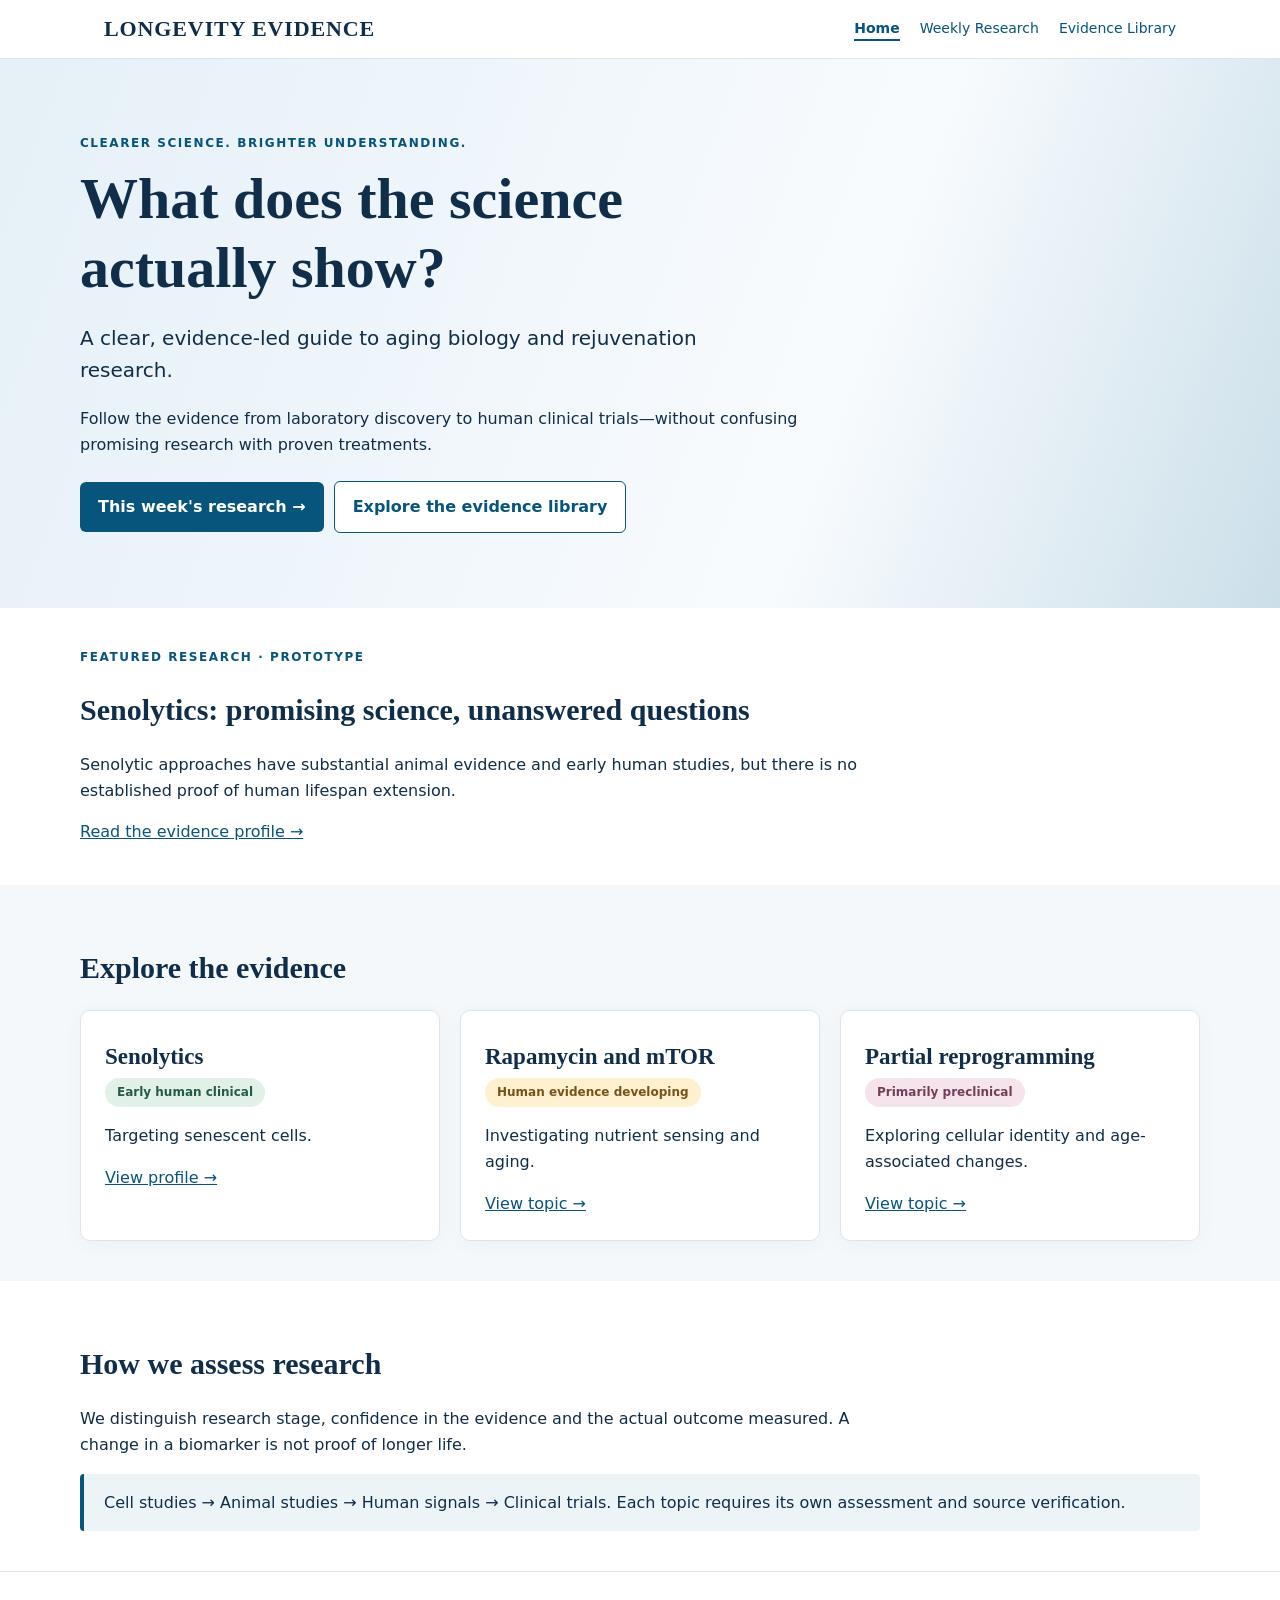
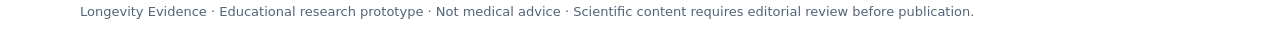
==== index.html @ 4e04d85f "Add files via upload Initial Longevity Evidence website" ====
<!doctype html><html lang="en"><head><meta charset="utf-8"><meta name="viewport" content="width=device-width, initial-scale=1"><meta name="description" content="Clear, evidence-led coverage of aging biology and rejuvenation research."><title>Home | Longevity Evidence</title><link rel="stylesheet" href="style.css"></head><body><header><nav><a class="brand" href="index.html">LONGEVITY EVIDENCE</a><div class="links"><a href="index.html" aria-current=page>Home</a><a href="research.html" >Weekly Research</a><a href="library.html" >Evidence Library</a></div></nav></header><div class="hero"><div class="wrap"><div class="eyebrow">Clearer science. Brighter understanding.</div><h1>What does the science actually show?</h1><p class="lead">A clear, evidence-led guide to aging biology and rejuvenation research.</p><p>Follow the evidence from laboratory discovery to human clinical trials—without confusing promising research with proven treatments.</p><a class="btn" href="research.html">This week's research →</a><a class="btn alt" href="library.html">Explore the evidence library</a></div></div>
<section><div class="wrap"><div class="eyebrow">Featured research · Prototype</div><h2>Senolytics: promising science, unanswered questions</h2><p>Senolytic approaches have substantial animal evidence and early human studies, but there is no established proof of human lifespan extension.</p><a href="senolytics.html">Read the evidence profile →</a></div></section>
<section class="soft"><div class="wrap"><h2>Explore the evidence</h2><div class="grid"><article class="card"><h3>Senolytics</h3><span class="pill">Early human clinical</span><p>Targeting senescent cells.</p><a href="senolytics.html">View profile →</a></article><article class="card"><h3>Rapamycin and mTOR</h3><span class="pill warn">Human evidence developing</span><p>Investigating nutrient sensing and aging.</p><a href="library.html">View topic →</a></article><article class="card"><h3>Partial reprogramming</h3><span class="pill pre">Primarily preclinical</span><p>Exploring cellular identity and age-associated changes.</p><a href="library.html">View topic →</a></article></div></div></section>
<section><div class="wrap"><h2>How we assess research</h2><p>We distinguish research stage, confidence in the evidence and the actual outcome measured. A change in a biomarker is not proof of longer life.</p><div class="notice">Cell studies → Animal studies → Human signals → Clinical trials. Each topic requires its own assessment and source verification.</div></div></section><footer><div class="wrap">Longevity Evidence · Educational research prototype · Not medical advice · Scientific content requires editorial review before publication.</div></footer></body></html>
---- style.css ----
:root{--navy:#102d49;--blue:#07547c;--muted:#526579;--line:#dce5ed;--bg:#f5f8fb}
*{box-sizing:border-box}body{margin:0;font:16px/1.6 system-ui,-apple-system,Segoe UI,sans-serif;color:var(--navy);background:#fff}
a{color:var(--blue)}header{border-bottom:1px solid var(--line);background:white;position:sticky;top:0;z-index:2}
nav{max-width:1120px;margin:auto;padding:16px 24px;display:flex;justify-content:space-between;align-items:center;gap:20px;flex-wrap:wrap}
.brand{font:700 22px Georgia,serif;letter-spacing:.04em;text-decoration:none;color:var(--navy)}
nav .links{display:flex;gap:20px;flex-wrap:wrap}nav .links a{text-decoration:none;font-size:14px}
nav .links a[aria-current=page]{font-weight:700;border-bottom:2px solid var(--blue)}
.hero{background:linear-gradient(110deg,#e5f0f7,#f8fbfe 65%,#cbdfe9);padding:75px 24px}
.wrap{max-width:1120px;margin:auto}.eyebrow{text-transform:uppercase;letter-spacing:.13em;font-size:12px;font-weight:700;color:var(--blue)}
h1,h2,h3{font-family:Georgia,serif;line-height:1.18}h1{font-size:clamp(36px,5vw,58px);max-width:740px;margin:12px 0}
h2{font-size:30px}h3{font-size:23px}p{max-width:800px}.lead{font-size:20px;max-width:690px}
.btn{display:inline-block;background:var(--blue);color:white;text-decoration:none;padding:12px 18px;border-radius:6px;font-weight:650;margin:8px 10px 0 0}
.btn.alt{background:white;color:var(--blue);border:1px solid var(--blue)}
section{padding:40px 24px}.soft{background:var(--bg)}.grid{display:grid;grid-template-columns:repeat(3,minmax(0,1fr));gap:20px}
.card{background:white;border:1px solid var(--line);border-radius:10px;padding:24px;box-shadow:0 4px 20px #0c34510a}
.card h3{margin:8px 0}.pill{display:inline-block;background:#e1f1e8;color:#245b48;border-radius:99px;padding:5px 12px;font-size:12px;font-weight:700}
.pill.warn{background:#fff0d0;color:#77531b}.pill.pre{background:#f5e4eb;color:#743e58}
.muted{color:var(--muted)}.cols{display:grid;grid-template-columns:2fr 1fr;gap:30px}
table{width:100%;border-collapse:collapse}td,th{text-align:left;border-bottom:1px solid var(--line);padding:12px;vertical-align:top}
input{width:100%;padding:14px;border:1px solid #9eafbd;border-radius:8px;font:inherit;margin:0 0 24px}
footer{padding:30px 24px;border-top:1px solid var(--line);font-size:13px;color:var(--muted)}
.notice{background:#edf4f8;border-left:4px solid var(--blue);padding:16px 20px;border-radius:4px}
@media(max-width:700px){.grid,.cols{grid-template-columns:1fr}.hero{padding:50px 24px}nav{align-items:flex-start}.brand{font-size:19px}}
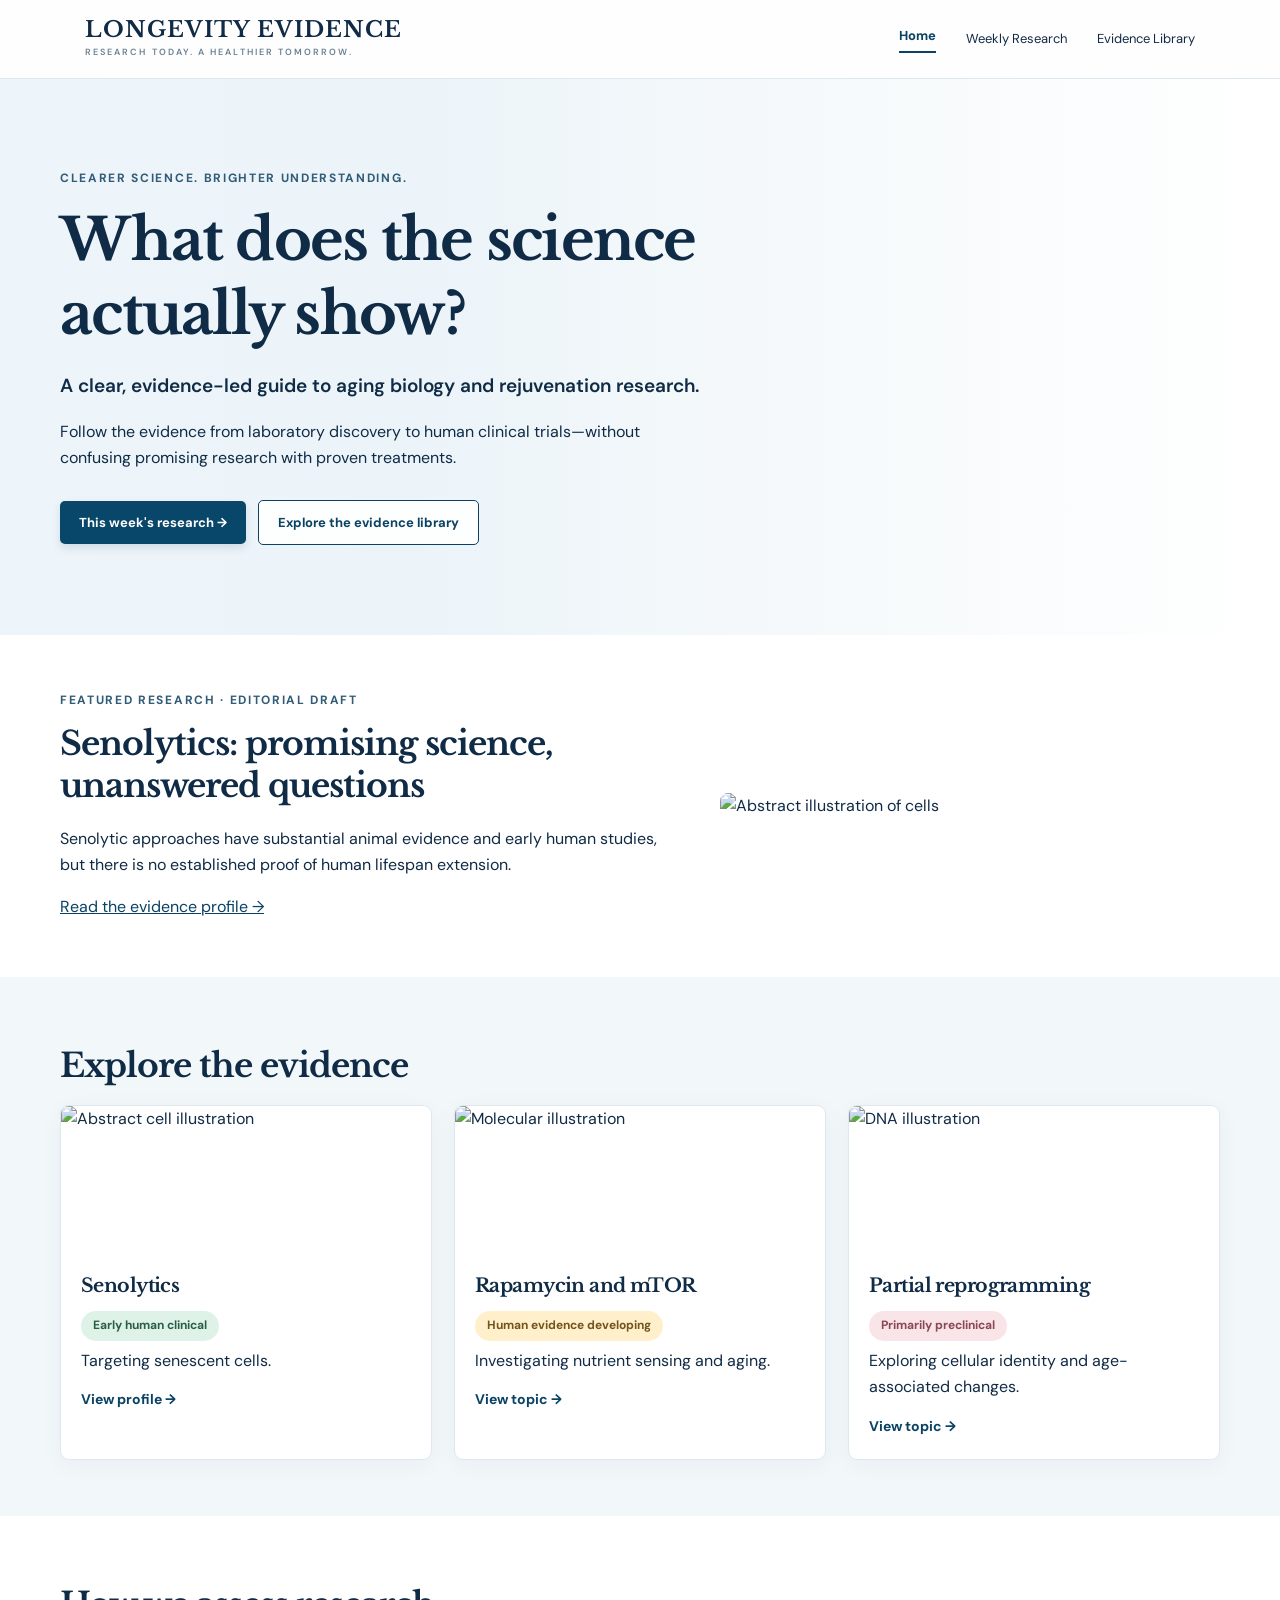
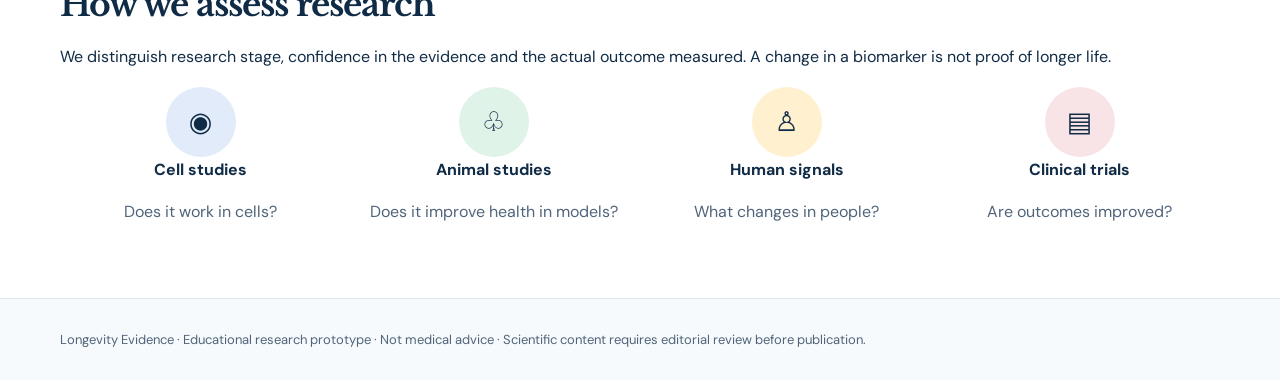
==== commit 5882593b: "Add files via upload Website visual redesign v0.2." ====
--- a/index.html
+++ b/index.html
@@ -1,4 +1,4 @@
-<!doctype html><html lang="en"><head><meta charset="utf-8"><meta name="viewport" content="width=device-width, initial-scale=1"><meta name="description" content="Clear, evidence-led coverage of aging biology and rejuvenation research."><title>Home | Longevity Evidence</title><link rel="stylesheet" href="style.css"></head><body><header><nav><a class="brand" href="index.html">LONGEVITY EVIDENCE</a><div class="links"><a href="index.html" aria-current=page>Home</a><a href="research.html" >Weekly Research</a><a href="library.html" >Evidence Library</a></div></nav></header><div class="hero"><div class="wrap"><div class="eyebrow">Clearer science. Brighter understanding.</div><h1>What does the science actually show?</h1><p class="lead">A clear, evidence-led guide to aging biology and rejuvenation research.</p><p>Follow the evidence from laboratory discovery to human clinical trials—without confusing promising research with proven treatments.</p><a class="btn" href="research.html">This week's research →</a><a class="btn alt" href="library.html">Explore the evidence library</a></div></div>
-<section><div class="wrap"><div class="eyebrow">Featured research · Prototype</div><h2>Senolytics: promising science, unanswered questions</h2><p>Senolytic approaches have substantial animal evidence and early human studies, but there is no established proof of human lifespan extension.</p><a href="senolytics.html">Read the evidence profile →</a></div></section>
-<section class="soft"><div class="wrap"><h2>Explore the evidence</h2><div class="grid"><article class="card"><h3>Senolytics</h3><span class="pill">Early human clinical</span><p>Targeting senescent cells.</p><a href="senolytics.html">View profile →</a></article><article class="card"><h3>Rapamycin and mTOR</h3><span class="pill warn">Human evidence developing</span><p>Investigating nutrient sensing and aging.</p><a href="library.html">View topic →</a></article><article class="card"><h3>Partial reprogramming</h3><span class="pill pre">Primarily preclinical</span><p>Exploring cellular identity and age-associated changes.</p><a href="library.html">View topic →</a></article></div></div></section>
-<section><div class="wrap"><h2>How we assess research</h2><p>We distinguish research stage, confidence in the evidence and the actual outcome measured. A change in a biomarker is not proof of longer life.</p><div class="notice">Cell studies → Animal studies → Human signals → Clinical trials. Each topic requires its own assessment and source verification.</div></div></section><footer><div class="wrap">Longevity Evidence · Educational research prototype · Not medical advice · Scientific content requires editorial review before publication.</div></footer></body></html>+<!doctype html><html lang="en"><head><meta charset="utf-8"><meta name="viewport" content="width=device-width, initial-scale=1"><meta name="description" content="Clear, evidence-led coverage of aging biology and rejuvenation research."><title>Home | Longevity Evidence</title><link rel="stylesheet" href="style.css"></head><body><header><nav><a class="brand" href="index.html">LONGEVITY EVIDENCE<span class="tagline">RESEARCH TODAY. A HEALTHIER TOMORROW.</span></a><div class="links"><a href="index.html" aria-current=page>Home</a><a href="research.html" >Weekly Research</a><a href="library.html" >Evidence Library</a></div></nav></header><div class="hero"><div class="wrap"><div class="eyebrow">Clearer science. Brighter understanding.</div><h1>What does the science actually show?</h1><p class="lead">A clear, evidence-led guide to aging biology and rejuvenation research.</p><p>Follow the evidence from laboratory discovery to human clinical trials—without confusing promising research with proven treatments.</p><a class="btn" href="research.html">This week's research →</a><a class="btn alt" href="library.html">Explore the evidence library</a></div></div>
+<section><div class="wrap feature"><div><div class="eyebrow">Featured research · Editorial draft</div><h2>Senolytics: promising science, unanswered questions</h2><p>Senolytic approaches have substantial animal evidence and early human studies, but there is no established proof of human lifespan extension.</p><a href="senolytics.html">Read the evidence profile →</a></div><img src="assets/cells.svg" alt="Abstract illustration of cells"></div></section>
+<section class="soft"><div class="wrap"><h2>Explore the evidence</h2><div class="grid"><article class="card image-card"><img src="assets/cells.svg" alt="Abstract cell illustration"><div class="card-body"><h3>Senolytics</h3><span class="pill">Early human clinical</span><p>Targeting senescent cells.</p><a href="senolytics.html">View profile →</a></div></article><article class="card image-card"><img src="assets/molecule.svg" alt="Molecular illustration"><div class="card-body"><h3>Rapamycin and mTOR</h3><span class="pill warn">Human evidence developing</span><p>Investigating nutrient sensing and aging.</p><a href="library.html">View topic →</a></div></article><article class="card image-card"><img src="assets/dna.svg" alt="DNA illustration"><div class="card-body"><h3>Partial reprogramming</h3><span class="pill pre">Primarily preclinical</span><p>Exploring cellular identity and age-associated changes.</p><a href="library.html">View topic →</a></div></article></div></div></section>
+<section><div class="wrap"><h2>How we assess research</h2><p>We distinguish research stage, confidence in the evidence and the actual outcome measured. A change in a biomarker is not proof of longer life.</p><div class="framework"><div class="step"><div class="bubble">◉</div><strong>Cell studies</strong><p class="muted">Does it work in cells?</p></div><div class="step"><div class="bubble">♧</div><strong>Animal studies</strong><p class="muted">Does it improve health in models?</p></div><div class="step"><div class="bubble">♙</div><strong>Human signals</strong><p class="muted">What changes in people?</p></div><div class="step"><div class="bubble">▤</div><strong>Clinical trials</strong><p class="muted">Are outcomes improved?</p></div></div></div></section><footer><div class="wrap">Longevity Evidence · Educational research prototype · Not medical advice · Scientific content requires editorial review before publication.</div></footer></body></html>
--- a/style.css
+++ b/style.css
@@ -1,24 +1,22 @@
-
-:root{--navy:#102d49;--blue:#07547c;--muted:#526579;--line:#dce5ed;--bg:#f5f8fb}
-*{box-sizing:border-box}body{margin:0;font:16px/1.6 system-ui,-apple-system,Segoe UI,sans-serif;color:var(--navy);background:#fff}
-a{color:var(--blue)}header{border-bottom:1px solid var(--line);background:white;position:sticky;top:0;z-index:2}
-nav{max-width:1120px;margin:auto;padding:16px 24px;display:flex;justify-content:space-between;align-items:center;gap:20px;flex-wrap:wrap}
-.brand{font:700 22px Georgia,serif;letter-spacing:.04em;text-decoration:none;color:var(--navy)}
-nav .links{display:flex;gap:20px;flex-wrap:wrap}nav .links a{text-decoration:none;font-size:14px}
-nav .links a[aria-current=page]{font-weight:700;border-bottom:2px solid var(--blue)}
-.hero{background:linear-gradient(110deg,#e5f0f7,#f8fbfe 65%,#cbdfe9);padding:75px 24px}
-.wrap{max-width:1120px;margin:auto}.eyebrow{text-transform:uppercase;letter-spacing:.13em;font-size:12px;font-weight:700;color:var(--blue)}
-h1,h2,h3{font-family:Georgia,serif;line-height:1.18}h1{font-size:clamp(36px,5vw,58px);max-width:740px;margin:12px 0}
-h2{font-size:30px}h3{font-size:23px}p{max-width:800px}.lead{font-size:20px;max-width:690px}
-.btn{display:inline-block;background:var(--blue);color:white;text-decoration:none;padding:12px 18px;border-radius:6px;font-weight:650;margin:8px 10px 0 0}
-.btn.alt{background:white;color:var(--blue);border:1px solid var(--blue)}
-section{padding:40px 24px}.soft{background:var(--bg)}.grid{display:grid;grid-template-columns:repeat(3,minmax(0,1fr));gap:20px}
-.card{background:white;border:1px solid var(--line);border-radius:10px;padding:24px;box-shadow:0 4px 20px #0c34510a}
-.card h3{margin:8px 0}.pill{display:inline-block;background:#e1f1e8;color:#245b48;border-radius:99px;padding:5px 12px;font-size:12px;font-weight:700}
-.pill.warn{background:#fff0d0;color:#77531b}.pill.pre{background:#f5e4eb;color:#743e58}
-.muted{color:var(--muted)}.cols{display:grid;grid-template-columns:2fr 1fr;gap:30px}
-table{width:100%;border-collapse:collapse}td,th{text-align:left;border-bottom:1px solid var(--line);padding:12px;vertical-align:top}
-input{width:100%;padding:14px;border:1px solid #9eafbd;border-radius:8px;font:inherit;margin:0 0 24px}
-footer{padding:30px 24px;border-top:1px solid var(--line);font-size:13px;color:var(--muted)}
-.notice{background:#edf4f8;border-left:4px solid var(--blue);padding:16px 20px;border-radius:4px}
-@media(max-width:700px){.grid,.cols{grid-template-columns:1fr}.hero{padding:50px 24px}nav{align-items:flex-start}.brand{font-size:19px}}
+@import url('https://fonts.googleapis.com/css2?family=DM+Sans:wght@400;500;600;700&family=Libre+Baskerville:wght@400;700&display=swap');
+:root{--ink:#102b46;--navy:#0a4264;--muted:#50647a;--line:#e0e8ef;--soft:#f2f7fa}*{box-sizing:border-box}
+body{margin:0;color:var(--ink);background:white;font:16px/1.65 "DM Sans",system-ui,sans-serif}a{color:var(--navy)}
+header{position:sticky;top:0;background:#fffefef7;backdrop-filter:blur(12px);border-bottom:1px solid var(--line);z-index:4}
+nav,.wrap{max-width:1160px;margin:auto}nav{padding:17px 25px;display:flex;justify-content:space-between;align-items:center;gap:24px;flex-wrap:wrap}
+.brand{font:700 22px/1.2 "Libre Baskerville",Georgia,serif;letter-spacing:.045em;color:var(--ink);text-decoration:none}
+.tagline{display:block;font:600 9px/2 "DM Sans",sans-serif;letter-spacing:.23em;color:#6b8193}
+.links{display:flex;gap:30px;align-items:center;flex-wrap:wrap}.links a{font-size:13px;text-decoration:none;color:var(--ink)}.links a[aria-current]{font-weight:700;color:var(--navy);border-bottom:2px solid var(--navy);padding-bottom:5px}
+.hero{background:linear-gradient(90deg,#edf5fa 0%,#eaf3f9ef 32%,#edf4f7ab 54%,#fff0 100%),url("assets/mountains.svg") center 45%/cover;padding:90px 25px}
+.hero .wrap{position:relative}.hero p{max-width:650px}.eyebrow{font-size:12px;text-transform:uppercase;letter-spacing:.14em;color:#315c77;font-weight:700}
+h1,h2,h3{font-family:"Libre Baskerville",Georgia,serif;line-height:1.28;letter-spacing:-.03em}h1{font-size:clamp(36px,4.5vw,58px);max-width:700px;margin:15px 0}h2{font-size:clamp(25px,2.8vw,33px);margin:12px 0 18px}h3{font-size:19px;margin:13px 0}
+.lead{font-size:19px;line-height:1.55;font-weight:600}.btn{display:inline-block;background:#08466a;color:#fff;padding:11px 19px;border-radius:5px;text-decoration:none;font-weight:700;font-size:13px;margin:12px 12px 0 0;box-shadow:0 4px 8px #10344b20}.btn.alt{background:#ffffffe8;color:var(--navy);border:1px solid var(--navy);box-shadow:none}
+section{padding:56px 25px}.soft{background:var(--soft)}.sectiontop{display:flex;justify-content:space-between;align-items:baseline;gap:16px;flex-wrap:wrap;margin-bottom:18px}.grid{display:grid;grid-template-columns:repeat(3,minmax(0,1fr));gap:22px}
+.card{border:1px solid var(--line);border-radius:9px;background:white;box-shadow:0 5px 24px #12344c0b;overflow:hidden;padding:22px}.card.image-card{padding:0}.card-body{padding:20px}.card img{width:100%;height:135px;object-fit:cover;display:block}.card p{margin:7px 0 12px}.card a{font-size:14px;font-weight:700;text-decoration:none}
+.pill{display:inline-block;padding:5px 12px;border-radius:30px;background:#dff2e7;color:#285e4a;font-size:12px;font-weight:700}.pill.warn{background:#fff0cb;color:#72541c}.pill.pre{background:#f9e4e7;color:#8a4754}
+.muted{color:var(--muted)}.cols{display:grid;grid-template-columns:minmax(0,2fr) minmax(245px,1fr);gap:34px}
+.feature{display:grid;grid-template-columns:1.25fr 1fr;gap:36px;align-items:center}.feature img{width:100%;border-radius:8px;max-height:300px;object-fit:cover}
+.framework{display:flex;justify-content:space-between;gap:12px;flex-wrap:wrap}.step{text-align:center;flex:1;min-width:110px}.step .bubble{height:70px;width:70px;margin:auto;border-radius:50%;display:grid;place-items:center;font-size:27px;background:#e1ebf9}.step:nth-child(2) .bubble{background:#e0f3e9}.step:nth-child(3) .bubble{background:#fff0d0}.step:nth-child(4) .bubble{background:#f8e4e7}
+table{width:100%;border-collapse:collapse}td,th{padding:13px 9px;border-bottom:1px solid var(--line);text-align:left;vertical-align:top}
+input{width:100%;font:inherit;border:1px solid #aebfc9;border-radius:7px;padding:13px 16px;margin:5px 0 25px}.notice{padding:18px 21px;background:#edf5f9;border-left:4px solid var(--navy);border-radius:5px}
+footer{border-top:1px solid var(--line);background:#f7fafc;color:var(--muted);padding:30px 25px;font-size:13px}
+[hidden]{display:none!important}@media(max-width:750px){.grid,.cols,.feature{grid-template-columns:1fr}.hero{padding:60px 24px;background:linear-gradient(90deg,#eff7fbed,#eff7fbd1),url("assets/mountains.svg") center/cover}.links{gap:15px}.brand{font-size:17px}.tagline{font-size:8px}section{padding:38px 22px}.feature img{max-height:230px}}
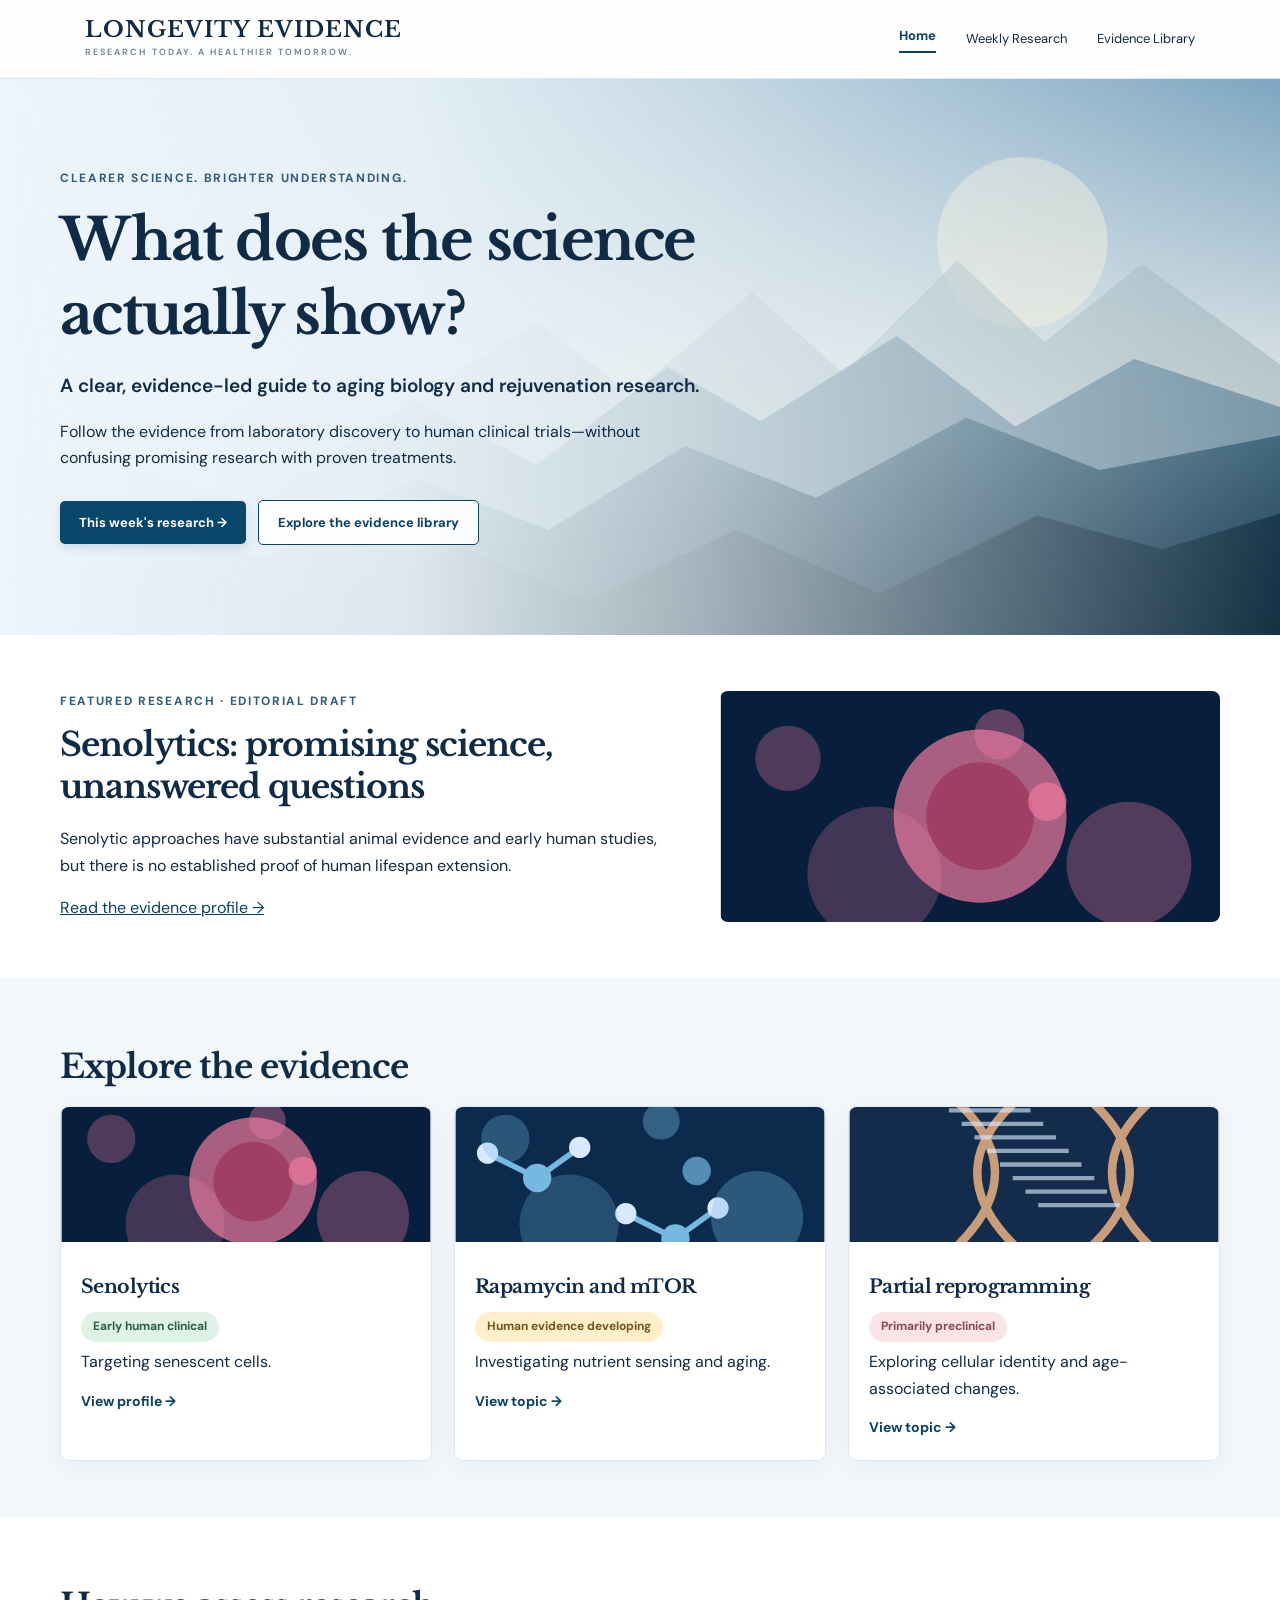
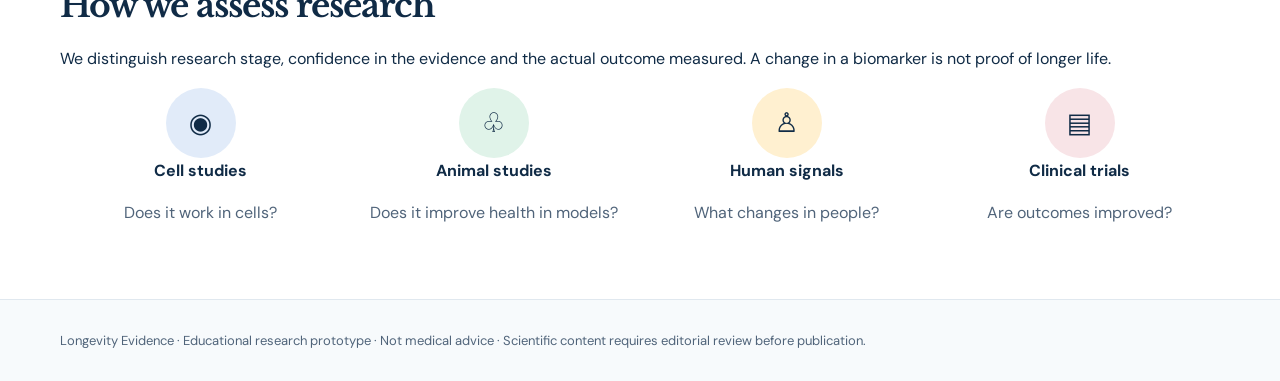
==== commit b80c549c: "Add files via upload Enhance visual" ====
--- a/index.html
+++ b/index.html
@@ -1,4 +1,4 @@
 <!doctype html><html lang="en"><head><meta charset="utf-8"><meta name="viewport" content="width=device-width, initial-scale=1"><meta name="description" content="Clear, evidence-led coverage of aging biology and rejuvenation research."><title>Home | Longevity Evidence</title><link rel="stylesheet" href="style.css"></head><body><header><nav><a class="brand" href="index.html">LONGEVITY EVIDENCE<span class="tagline">RESEARCH TODAY. A HEALTHIER TOMORROW.</span></a><div class="links"><a href="index.html" aria-current=page>Home</a><a href="research.html" >Weekly Research</a><a href="library.html" >Evidence Library</a></div></nav></header><div class="hero"><div class="wrap"><div class="eyebrow">Clearer science. Brighter understanding.</div><h1>What does the science actually show?</h1><p class="lead">A clear, evidence-led guide to aging biology and rejuvenation research.</p><p>Follow the evidence from laboratory discovery to human clinical trials—without confusing promising research with proven treatments.</p><a class="btn" href="research.html">This week's research →</a><a class="btn alt" href="library.html">Explore the evidence library</a></div></div>
-<section><div class="wrap feature"><div><div class="eyebrow">Featured research · Editorial draft</div><h2>Senolytics: promising science, unanswered questions</h2><p>Senolytic approaches have substantial animal evidence and early human studies, but there is no established proof of human lifespan extension.</p><a href="senolytics.html">Read the evidence profile →</a></div><img src="assets/cells.svg" alt="Abstract illustration of cells"></div></section>
-<section class="soft"><div class="wrap"><h2>Explore the evidence</h2><div class="grid"><article class="card image-card"><img src="assets/cells.svg" alt="Abstract cell illustration"><div class="card-body"><h3>Senolytics</h3><span class="pill">Early human clinical</span><p>Targeting senescent cells.</p><a href="senolytics.html">View profile →</a></div></article><article class="card image-card"><img src="assets/molecule.svg" alt="Molecular illustration"><div class="card-body"><h3>Rapamycin and mTOR</h3><span class="pill warn">Human evidence developing</span><p>Investigating nutrient sensing and aging.</p><a href="library.html">View topic →</a></div></article><article class="card image-card"><img src="assets/dna.svg" alt="DNA illustration"><div class="card-body"><h3>Partial reprogramming</h3><span class="pill pre">Primarily preclinical</span><p>Exploring cellular identity and age-associated changes.</p><a href="library.html">View topic →</a></div></article></div></div></section>
+<section><div class="wrap feature"><div><div class="eyebrow">Featured research · Editorial draft</div><h2>Senolytics: promising science, unanswered questions</h2><p>Senolytic approaches have substantial animal evidence and early human studies, but there is no established proof of human lifespan extension.</p><a href="senolytics.html">Read the evidence profile →</a></div><img src="cells.svg" alt="Abstract illustration of cells"></div></section>
+<section class="soft"><div class="wrap"><h2>Explore the evidence</h2><div class="grid"><article class="card image-card"><img src="cells.svg" alt="Abstract cell illustration"><div class="card-body"><h3>Senolytics</h3><span class="pill">Early human clinical</span><p>Targeting senescent cells.</p><a href="senolytics.html">View profile →</a></div></article><article class="card image-card"><img src="molecule.svg" alt="Molecular illustration"><div class="card-body"><h3>Rapamycin and mTOR</h3><span class="pill warn">Human evidence developing</span><p>Investigating nutrient sensing and aging.</p><a href="library.html">View topic →</a></div></article><article class="card image-card"><img src="dna.svg" alt="DNA illustration"><div class="card-body"><h3>Partial reprogramming</h3><span class="pill pre">Primarily preclinical</span><p>Exploring cellular identity and age-associated changes.</p><a href="library.html">View topic →</a></div></article></div></div></section>
 <section><div class="wrap"><h2>How we assess research</h2><p>We distinguish research stage, confidence in the evidence and the actual outcome measured. A change in a biomarker is not proof of longer life.</p><div class="framework"><div class="step"><div class="bubble">◉</div><strong>Cell studies</strong><p class="muted">Does it work in cells?</p></div><div class="step"><div class="bubble">♧</div><strong>Animal studies</strong><p class="muted">Does it improve health in models?</p></div><div class="step"><div class="bubble">♙</div><strong>Human signals</strong><p class="muted">What changes in people?</p></div><div class="step"><div class="bubble">▤</div><strong>Clinical trials</strong><p class="muted">Are outcomes improved?</p></div></div></div></section><footer><div class="wrap">Longevity Evidence · Educational research prototype · Not medical advice · Scientific content requires editorial review before publication.</div></footer></body></html>
--- a/style.css
+++ b/style.css
@@ -6,7 +6,7 @@
 .brand{font:700 22px/1.2 "Libre Baskerville",Georgia,serif;letter-spacing:.045em;color:var(--ink);text-decoration:none}
 .tagline{display:block;font:600 9px/2 "DM Sans",sans-serif;letter-spacing:.23em;color:#6b8193}
 .links{display:flex;gap:30px;align-items:center;flex-wrap:wrap}.links a{font-size:13px;text-decoration:none;color:var(--ink)}.links a[aria-current]{font-weight:700;color:var(--navy);border-bottom:2px solid var(--navy);padding-bottom:5px}
-.hero{background:linear-gradient(90deg,#edf5fa 0%,#eaf3f9ef 32%,#edf4f7ab 54%,#fff0 100%),url("assets/mountains.svg") center 45%/cover;padding:90px 25px}
+.hero{background:linear-gradient(90deg,#edf5fa 0%,#eaf3f9ef 32%,#edf4f7ab 54%,#fff0 100%),url("mountains.svg") center 45%/cover;padding:90px 25px}
 .hero .wrap{position:relative}.hero p{max-width:650px}.eyebrow{font-size:12px;text-transform:uppercase;letter-spacing:.14em;color:#315c77;font-weight:700}
 h1,h2,h3{font-family:"Libre Baskerville",Georgia,serif;line-height:1.28;letter-spacing:-.03em}h1{font-size:clamp(36px,4.5vw,58px);max-width:700px;margin:15px 0}h2{font-size:clamp(25px,2.8vw,33px);margin:12px 0 18px}h3{font-size:19px;margin:13px 0}
 .lead{font-size:19px;line-height:1.55;font-weight:600}.btn{display:inline-block;background:#08466a;color:#fff;padding:11px 19px;border-radius:5px;text-decoration:none;font-weight:700;font-size:13px;margin:12px 12px 0 0;box-shadow:0 4px 8px #10344b20}.btn.alt{background:#ffffffe8;color:var(--navy);border:1px solid var(--navy);box-shadow:none}
@@ -19,4 +19,4 @@
 table{width:100%;border-collapse:collapse}td,th{padding:13px 9px;border-bottom:1px solid var(--line);text-align:left;vertical-align:top}
 input{width:100%;font:inherit;border:1px solid #aebfc9;border-radius:7px;padding:13px 16px;margin:5px 0 25px}.notice{padding:18px 21px;background:#edf5f9;border-left:4px solid var(--navy);border-radius:5px}
 footer{border-top:1px solid var(--line);background:#f7fafc;color:var(--muted);padding:30px 25px;font-size:13px}
-[hidden]{display:none!important}@media(max-width:750px){.grid,.cols,.feature{grid-template-columns:1fr}.hero{padding:60px 24px;background:linear-gradient(90deg,#eff7fbed,#eff7fbd1),url("assets/mountains.svg") center/cover}.links{gap:15px}.brand{font-size:17px}.tagline{font-size:8px}section{padding:38px 22px}.feature img{max-height:230px}}+[hidden]{display:none!important}@media(max-width:750px){.grid,.cols,.feature{grid-template-columns:1fr}.hero{padding:60px 24px;background:linear-gradient(90deg,#eff7fbed,#eff7fbd1),url("mountains.svg") center/cover}.links{gap:15px}.brand{font-size:17px}.tagline{font-size:8px}section{padding:38px 22px}.feature img{max-height:230px}}
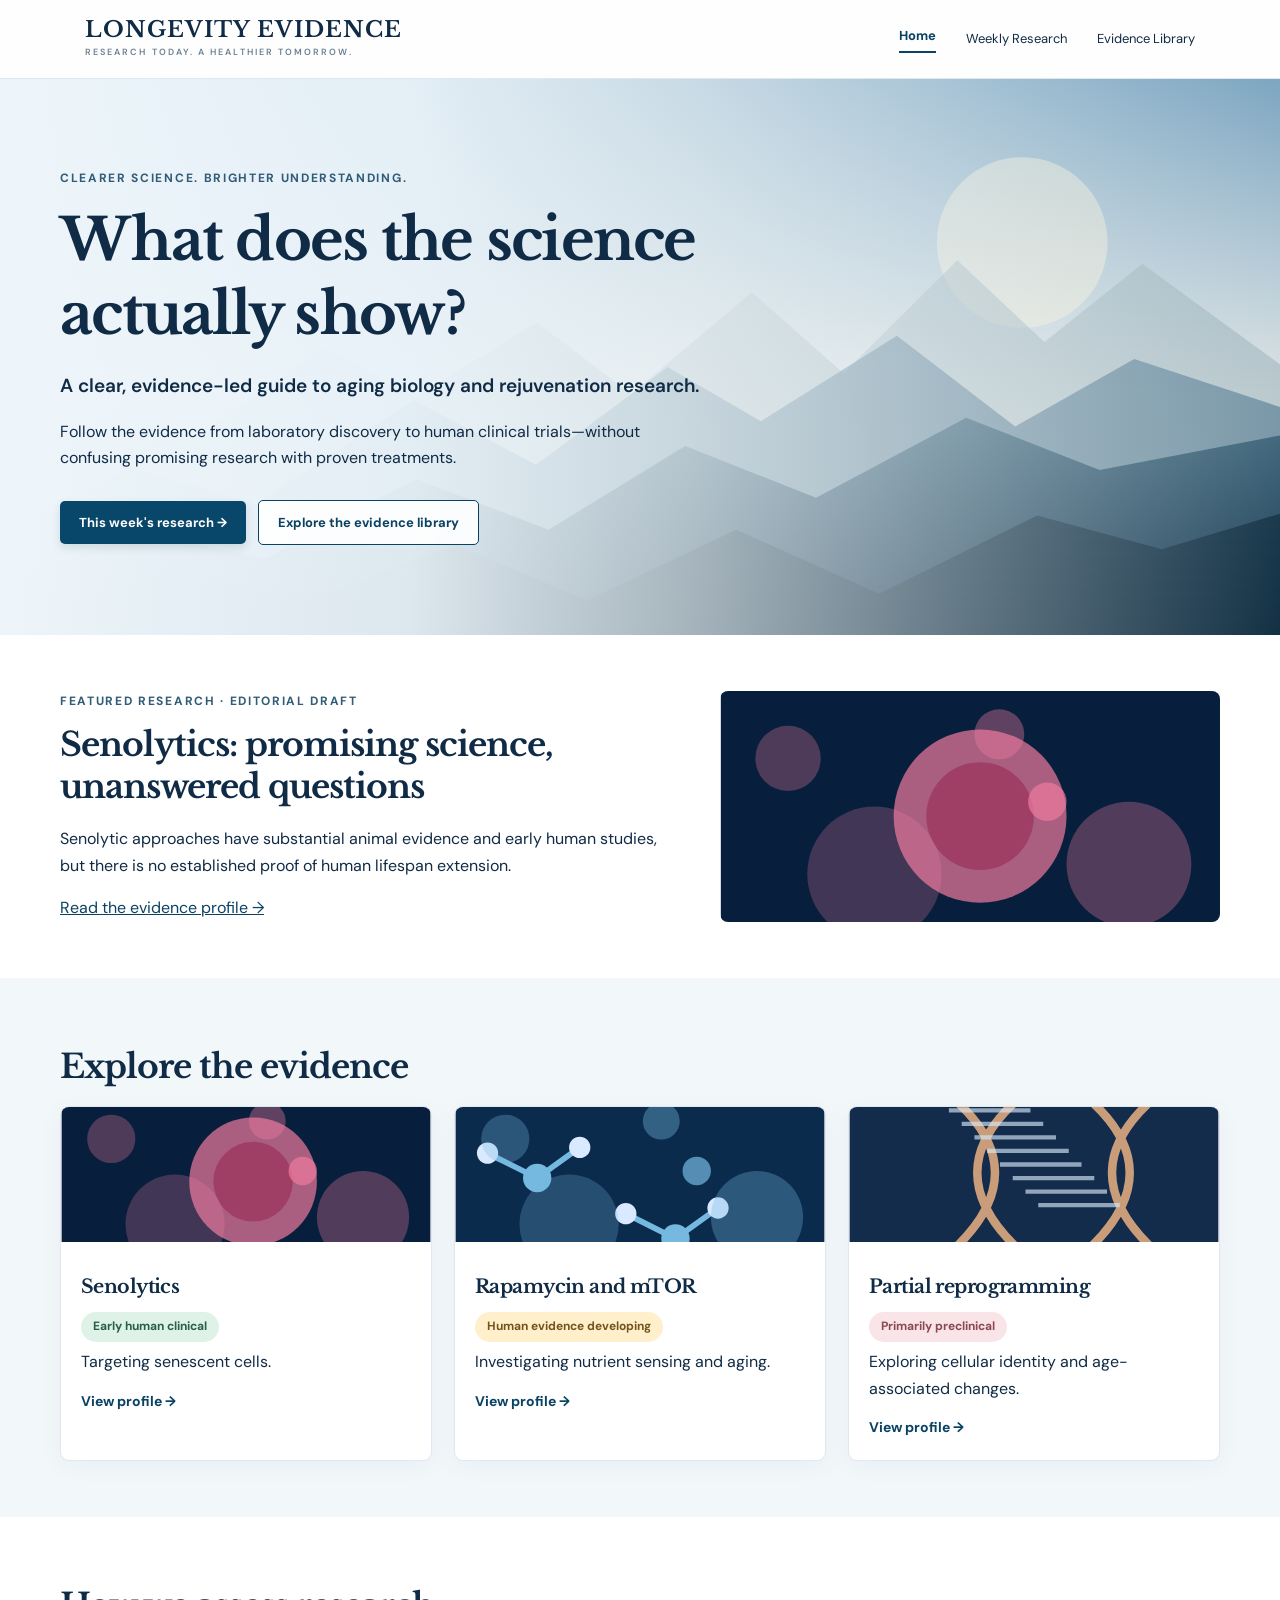
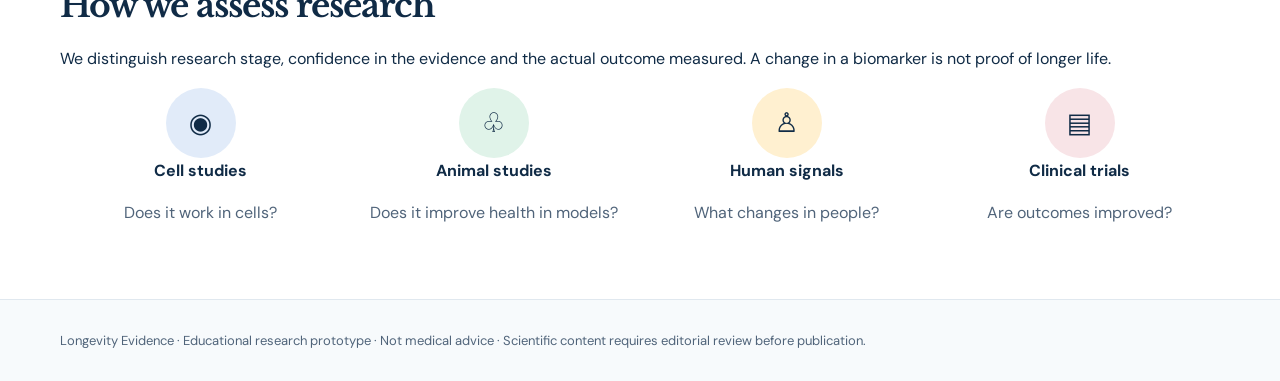
==== commit 3534ec90: "Add files via upload" ====
--- a/index.html
+++ b/index.html
@@ -1,4 +1,4 @@
 <!doctype html><html lang="en"><head><meta charset="utf-8"><meta name="viewport" content="width=device-width, initial-scale=1"><meta name="description" content="Clear, evidence-led coverage of aging biology and rejuvenation research."><title>Home | Longevity Evidence</title><link rel="stylesheet" href="style.css"></head><body><header><nav><a class="brand" href="index.html">LONGEVITY EVIDENCE<span class="tagline">RESEARCH TODAY. A HEALTHIER TOMORROW.</span></a><div class="links"><a href="index.html" aria-current=page>Home</a><a href="research.html" >Weekly Research</a><a href="library.html" >Evidence Library</a></div></nav></header><div class="hero"><div class="wrap"><div class="eyebrow">Clearer science. Brighter understanding.</div><h1>What does the science actually show?</h1><p class="lead">A clear, evidence-led guide to aging biology and rejuvenation research.</p><p>Follow the evidence from laboratory discovery to human clinical trials—without confusing promising research with proven treatments.</p><a class="btn" href="research.html">This week's research →</a><a class="btn alt" href="library.html">Explore the evidence library</a></div></div>
 <section><div class="wrap feature"><div><div class="eyebrow">Featured research · Editorial draft</div><h2>Senolytics: promising science, unanswered questions</h2><p>Senolytic approaches have substantial animal evidence and early human studies, but there is no established proof of human lifespan extension.</p><a href="senolytics.html">Read the evidence profile →</a></div><img src="cells.svg" alt="Abstract illustration of cells"></div></section>
-<section class="soft"><div class="wrap"><h2>Explore the evidence</h2><div class="grid"><article class="card image-card"><img src="cells.svg" alt="Abstract cell illustration"><div class="card-body"><h3>Senolytics</h3><span class="pill">Early human clinical</span><p>Targeting senescent cells.</p><a href="senolytics.html">View profile →</a></div></article><article class="card image-card"><img src="molecule.svg" alt="Molecular illustration"><div class="card-body"><h3>Rapamycin and mTOR</h3><span class="pill warn">Human evidence developing</span><p>Investigating nutrient sensing and aging.</p><a href="library.html">View topic →</a></div></article><article class="card image-card"><img src="dna.svg" alt="DNA illustration"><div class="card-body"><h3>Partial reprogramming</h3><span class="pill pre">Primarily preclinical</span><p>Exploring cellular identity and age-associated changes.</p><a href="library.html">View topic →</a></div></article></div></div></section>
+<section class="soft"><div class="wrap"><h2>Explore the evidence</h2><div class="grid"><article class="card image-card"><img src="cells.svg" alt="Abstract cell illustration"><div class="card-body"><h3>Senolytics</h3><span class="pill">Early human clinical</span><p>Targeting senescent cells.</p><a href="senolytics.html">View profile →</a></div></article><article class="card image-card"><img src="molecule.svg" alt="Molecular illustration"><div class="card-body"><h3>Rapamycin and mTOR</h3><span class="pill warn">Human evidence developing</span><p>Investigating nutrient sensing and aging.</p><a href="rapamycin.html">View profile →</a></div></article><article class="card image-card"><img src="dna.svg" alt="DNA illustration"><div class="card-body"><h3>Partial reprogramming</h3><span class="pill pre">Primarily preclinical</span><p>Exploring cellular identity and age-associated changes.</p><a href="reprogramming.html">View profile →</a></div></article></div></div></section>
 <section><div class="wrap"><h2>How we assess research</h2><p>We distinguish research stage, confidence in the evidence and the actual outcome measured. A change in a biomarker is not proof of longer life.</p><div class="framework"><div class="step"><div class="bubble">◉</div><strong>Cell studies</strong><p class="muted">Does it work in cells?</p></div><div class="step"><div class="bubble">♧</div><strong>Animal studies</strong><p class="muted">Does it improve health in models?</p></div><div class="step"><div class="bubble">♙</div><strong>Human signals</strong><p class="muted">What changes in people?</p></div><div class="step"><div class="bubble">▤</div><strong>Clinical trials</strong><p class="muted">Are outcomes improved?</p></div></div></div></section><footer><div class="wrap">Longevity Evidence · Educational research prototype · Not medical advice · Scientific content requires editorial review before publication.</div></footer></body></html>
